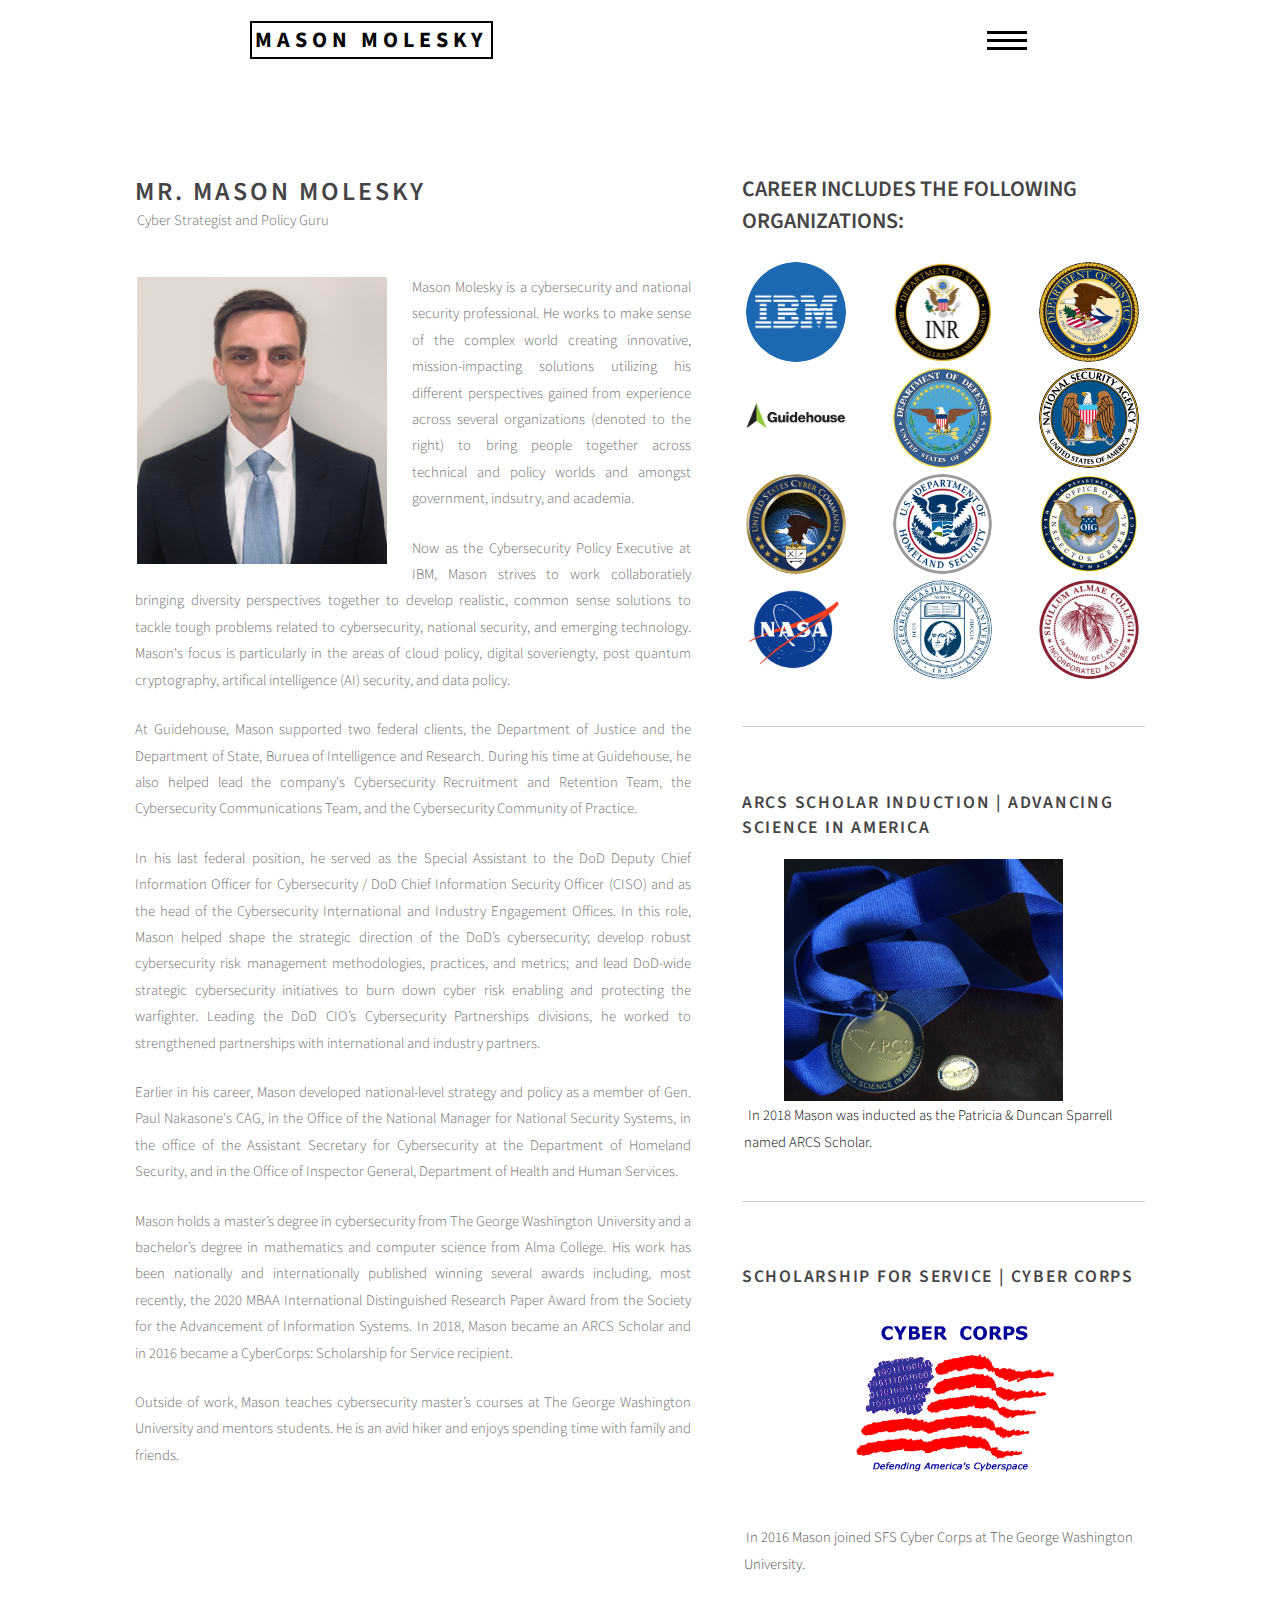
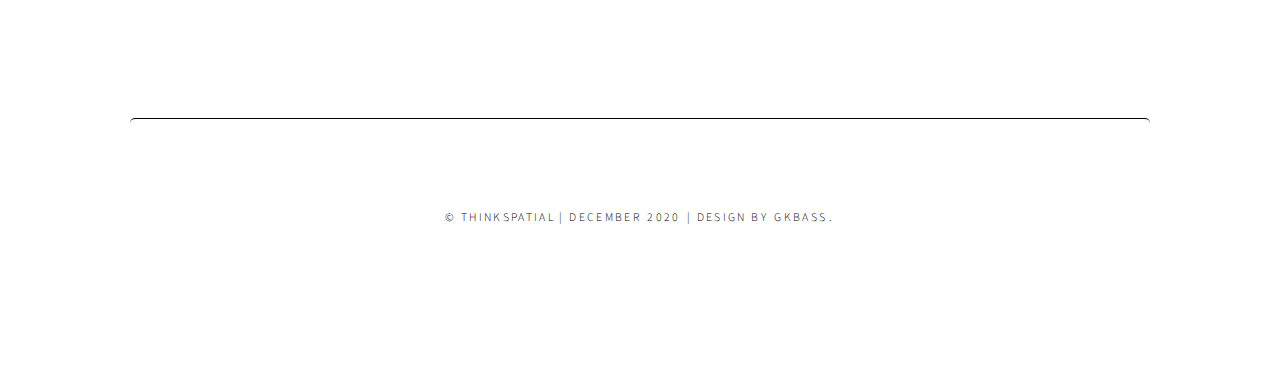
==== index.html @ 640df59f "Browser tab edit" ====
<!DOCTYPE html>
<html>
<head>
    <meta charset="UTF-8">
    <meta name="viewport" content="width=device-width, initial-scale=1.0">
    <meta http-equiv="X-UA-Compatible" content="ie-edge">
    <link rel="stylesheet" href="/style.css"> 
    <link href="https://fonts.googleapis.com/css2?family=Source+Sans+Pro&display=swap" rel="stylesheet"></head>

<title>Mason Molesky - Home</title>
<link rel="icon" type="image/png" href="/photos/Molesky.ico">

<body>
<nav>
    <div class="logo">
        <h4 style="border: 2px; border-style:solid; border-color:black; padding: 1.25px;"><a href="/index.html">Mason Molesky</a></h4>
    </div>

    <ul class="nav-links">
        <li><a href="/index.html">Home</a></li>
        <li><a href="/publications.html">PUBLICATIONS</a></li>
        <li><a href="/music.html">MUSIC</a></li>
        <li><a href="/contact.html">Contact</a></li>
    </ul> 

    <div class="burger"> 
    <div class="line1"></div>
    <div class="line2"></div>
    <div class="line3"></div>
    </div>
    
</nav>

<script src="app.js"></script>

<div id="wrapper">
	<div id="page" class="container">
		<div id="content1">
			<div class="title">
				<h2>MR. MASON MOLESKY</h2>
                <span class="byline">Cyber Strategist and Policy Guru</span> </div>
                
                <p><img src="/photos/headshot2.jpg" alt="" class="profile"/> </p>
                <p style="text-align: justify;">Mason Molesky is a cybersecurity and national security professional. He works to make sense of the complex world creating innovative, mission-impacting solutions utilizing his different perspectives gained from experience across several organizations (denoted to the right) to bring people together across technical and policy worlds and amongst government, indsutry, and academia.</p>
                <br>
                <p style="text-align: justify;">Now as the Cybersecurity Policy Executive at IBM, Mason strives to work collaboratiely bringing diversity perspectives together to develop realistic, common sense solutions to tackle tough problems related to cybersecurity, national security, and emerging technology. Mason's focus is particularly in the areas of cloud policy, digital soveriengty, post quantum cryptography, artifical intelligence (AI) security, and data policy. </p>
                <br>
                <p style="text-align: justify;">At Guidehouse, Mason supported two federal clients, the Department of Justice and the Department of State, Buruea of Intelligence and Research. During his time at Guidehouse, he also helped lead the company's Cybersecurity Recruitment and Retention Team, the Cybersecurity Communications Team, and the Cybersecurity Community of Practice.</p>
                <br>
                <p style="text-align: justify;">In his last federal position, he served as the Special Assistant to the DoD Deputy Chief Information Officer for Cybersecurity / DoD Chief Information Security Officer (CISO) and as the head of the Cybersecurity International and Industry Engagement Offices. In this role, Mason helped shape the strategic direction of the DoD’s cybersecurity; develop robust cybersecurity risk management methodologies, practices, and metrics; and lead DoD-wide strategic cybersecurity initiatives to burn down cyber risk enabling and protecting the warfighter. Leading the DoD CIO’s Cybersecurity Partnerships divisions, he worked to strengthened partnerships with international and industry partners.</p>
                <br>
                <p style="text-align: justify;">Earlier in his career, Mason developed national-level strategy and policy as a member of Gen. Paul Nakasone's CAG, in the Office of the National Manager for National Security Systems, in the office of the Assistant Secretary for Cybersecurity at the Department of Homeland Security, and in the Office of Inspector General, Department of Health and Human Services.</p>
                <br>
                <p style="text-align: justify;">Mason holds a master’s degree in cybersecurity from The George Washington University and a bachelor’s degree in mathematics and computer science from Alma College. His work has been nationally and internationally published winning several awards including, most recently, the 2020 MBAA International Distinguished Research Paper Award from the Society for the Advancement of Information Systems. In 2018, Mason became an ARCS Scholar and in 2016 became a CyberCorps: Scholarship for Service recipient.</p>
                <br>
                <p style="text-align: justify;">Outside of work, Mason teaches cybersecurity master’s courses at The George Washington University and mentors students. He is an avid hiker and enjoys spending time with family and friends.</p>
                <br>
                <br>
                   <!-- <h2>CAREER INCLUDES THE FOLLOWING ORGANIZATIONS:</h2>
                   <br>

                   <div class="logo">
                    <img src="/photos/IBMLogo.png" alt="" class="image-contact1"/>			
                    <img src="/photos/StateINR.png" alt="" class="image-contact1"/>
                    <img src="/photos/index7.png" alt="" class="image-contact1"/>
                    </div>

                    <div class="logo">
                    <img src="/photos/guidehouse.png" alt="" class="image-contact1"/>			
                    <img src="/photos/index6.png" alt="" class="image-contact1"/>
                    <img src="/photos/index5.png" alt="" class="image-contact1"/>
                    </div>

                    <div class="logo">

                    <img src="/photos/index4.png" alt="" class="image-contact1"/>
                    <img src="/photos/index2.png" alt="" class="image-contact1"/>
                    <img src="/photos/index21.jpg" alt="" class="image-contact1"/>
                    </div>

                    <div class="logo">
                    <img src="/photos/index-1.jpg" alt="" class="image-contact1"/>
                    <img src="/photos/index9.png" alt="" class="image-contact1"/> 
                    <img src="/photos/index14-1.jpg" alt="" class="image-contact1"/> 
                    </div> -->

<br>
<br>
                    
		</div>

		<div id="sidebar">
			<ul class="style1">
				<li class="first">
                    <h2>CAREER INCLUDES THE FOLLOWING ORGANIZATIONS:</h2>
                    <br>
 
                    <div class="logo">
                    <img src="/photos/IBMLogo.png" alt="" class="image-contact1"/>			
                    <img src="/photos/StateINR.png" alt="" class="image-contact1"/>
                    <img src="/photos/index7.png" alt="" class="image-contact1"/>
                    </div>
                     
                    <div class="logo">
                    <img src="/photos/guidehouse.png" alt="" class="image-contact1"/>			
                    <img src="/photos/index6.png" alt="" class="image-contact1"/>
                    <img src="/photos/index5.png" alt="" class="image-contact1"/>
                    </div>
    
                    <div class="logo">
                    <img src="/photos/index4.png" alt="" class="image-contact1"/>
                    <img src="/photos/index2.png" alt="" class="image-contact1"/>
                    <img src="/photos/index21.jpg" alt="" class="image-contact1"/>
                    </div>
    
                    <div class="logo">
                    <img src="/photos/index-1.jpg" alt="" class="image-contact1"/>
                    <img src="/photos/index9.png" alt="" class="image-contact1"/> 
                    <img src="/photos/index14-1.jpg" alt="" class="image-contact1"/> 
                    </div>
                </li> 

                <li>
                    <h3>ARCS Scholar Induction | Advancing Science in America</h3>
                    <p><img src="/photos/masonARCS.jpeg" alt="" class="masonPhoto"/> </p>
					<p><a href="#"></a>In 2018 Mason was inducted as the Patricia & Duncan Sparrell named ARCS Scholar.</p>
				</li>
				<li>
                    <h3>Scholarship for Service | Cyber Corps </h3>
                    <p><img src="/photos/index22.jpg" alt="" class="image image-full" /> </p>
					<p><a href="#">In 2016 Mason joined SFS Cyber Corps at The George Washington University. </a></p>
				</li>
			</ul>
		</div>
	</div>
</div>

<div id="copyright" class="container">
	<p>&copy; ThinkSpatial | December <a href="http://fotogrph.com/">2020</a> | Design by <a href="gkbass.github.io" rel="nofollow">GKBASS</a>.</p>
</div>

</body>
</html>
---- style.css ----
*{
box-sizing: border-box;
margin: 2px;
}

/* BACKGROUND IMAGE */
.banner{
    background-size: cover;
    background-attachment: fixed;
    background-repeat: no-repeat;
	background-position: center;
	width:100%;
	height: auto;
} 

.banner1{
    background-size: cover;
    background-repeat: repeat-x;
	background-position: right;
	width:50%;
	height: auto;
}

.headline{
    display: flex;
}


/* IMAGE FORMATTING */ 

.homepage{
    float: left;
    margin-right: 25px;
}

.profile{
    width: 45%;
    height: auto;
    float: left;
    margin-right: 25px;
}

/* NAVIGATION BAR */ 
nav{
    display: flex; 
    justify-content: space-around;
    align-items: center;
    min-height: 8vh;
    font-family: 'Source Sans Pro', sans-serif;
}

.logo{
    text-transform: uppercase;
    letter-spacing: 5px;
    font-size: 22px;
}

.nav-links{
    display: flex;
    justify-content: space-around;
    width: 80%;
}

.nav-links li{
    list-style: none;
}

.nav-links a{
    text-decoration: none;
    text-transform: uppercase;
    letter-spacing: 3px;
    font-weight: bold;
    font-size: 14px;
}

/* .nav-links a:hover{
} */

.burger{
    display: none;
    cursor: pointer; 
}

.burger div{
    width: 40px;
    height: 3px;
    background-color: black;
    margin: 5px;
}

@media screen and (max-width: 1300px){
    body{
        overflow-x: hidden;
    }
    .nav-links{
        position: absolute;
        right: 0px;
        height: 92vh;
        top: 8vh;
        display: flex;
        flex-direction: column;
        align-items: center;         
        line-height: 3px;
        width: 100%;
        transform: translateX(100%);
        transition: transform 0.5s ease-in;
        background-color: white;
    }
    .nav-links li{
        opacity: 1;
    }
    .burger{
        display: block;
    }
}

.nav-active{
    transform: translateX(0%);
}

@keyframes navLinkFade{
    from{
        opacity: 0;
        transform: translateX(50px);
    }
    to{
        opacity: 1;
        transform: translateX(0px);
    }
}
.toggle .line1{
    transform: rotate(-45deg) translate(-5px, 6px);
}
.toggle .line2{
    opacity: 0;
}
.toggle .line3{
    transform: rotate(45deg) translate(-5px, -6px);
}

/* SECONDARY NAVIGATION BAR */
.nav-links1{
	display: flex;
    justify-content: space-around;
    width: 80%; 
    text-align: center;
    list-style-type: none;
    font-weight: bold;
    font-size: 14px;
    letter-spacing: 2px;
    
	opacity: 0.80;    
}

.container1{
	display: flex;
	justify-content: center;
	background-color: #EAE7DC;
	padding: .2%;
}


/*UNVISITED LINK */
a:link{
    color: black;
    background-color: transparent;
    text-decoration: none;    
}

a:visited{
    color: black;
    background-color: transparent;
    text-decoration: none;
}

/* CONTACT FORM */

.contact-form{
	font-family: 'Source Sans Pro', sans-serif;
    letter-spacing: 2px;  
    text-align: left;    
    margin: 0 auto; 
    display: flex;
    justify-content: center;
    background-color: transparent;

}

/* Style inputs */
input[type=text], select, textarea {
  width: 100%;
  padding: 12px;
  border: 1px solid #ddd;
  border-radius: 8px;
  margin-top: 12px;
  margin-bottom: 20px;
  resize: vertical;
}

input[type=submit] {
  background-color: powderblue;
  color: black;
  padding: 12px 20px;
  border: none;
  cursor: pointer;
  border-radius: 8px;
  width: 40%; 
}

input[type=submit]:hover {
  background-color:gainsboro;
}

/* Style the container/contact section */
.container {
  border-radius: 5px;
  /* background-color: #ddd; */
  padding: 10px;
}

/* Create two columns that float next to eachother */
.column {
  float: left;
  width: 50%;
  margin-top: 6px;
  padding: 20px;
}

/* Clear floats after the columns */
.row:after {
  content: "";
  display: table;
  clear: both;
}

/* Responsive layout - when the screen is less than 600px wide, 
make the two columns stack on top of each other instead of next to each other */
@media screen and (max-width: 600px) {
  .column, input[type=submit] {
    width: 100%;
    margin-top: 0;
  }
}

/* HOME PAGE */

body
{
	margin: 0px;
	padding: 0px;
	background:white;
	font-family: 'Source Sans Pro', sans-serif;
	font-size: 11pt;
	font-weight: 300;
	color: #6c6c6c
}

h1, h2, h3
{
	margin: 0;
	padding: 0;
	font-weight: 600;
    color: #454445;
    font-family: 'Source Sans Pro', sans-serif;

}

p, ol, ul
{
	margin-top: 0;
}

ol, ul
{
	padding: 0;
	list-style: none;
}

p
{
	line-height: 180%;
}

a
{
	color: #2C383B;
}

a:hover
{
	text-decoration: none;
}

.container
{
	margin: 5px auto;
	width: 80%;
}

/* IMAGE STYLE */ 

.image-full
{
	display: block;
	width: 100%;
	margin: 0 0 2em 0;
}

.image-center {
    display: block;
    text-align: center;
  }


/* LIST STYLE */                                                              

ul.style1
{
	margin: 0;
	padding: 0em 0em 0em 0em;
	overflow: hidden;
	list-style: none;
	color: black;
}

ul.style2
{
	margin: 0;
	padding: 0em 0em 0em 0em;
	overflow: hidden;
	list-style: none;
	color: black;
}

ul.style1 li
{
	overflow: hidden;
	display: block;
	padding: 2.80em 0em;
	border-top: 1px solid #D1CFCE;
}

ul.style1 li:first-child
{
	padding-top: 0;
	border-top: none;
}

ul.style3 li:first-child
{
	padding-top: 0;
	border-top: none;
}

ul.style1 .image-left
{
	margin-bottom: 0;
}

ul.style1 h3
{
	padding: 1.2em 0em 1em 0em;
	letter-spacing: 0.10em;
	text-transform: uppercase;
	font-size: 1.2em;
	font-weight: 600;
	color: #454445;
}

ul.style1 a
{
	text-decoration: none;
	color: #525252;
}

ul.style1 a:hover
{
	text-decoration: underline;
	color: #525252;
}

ul.style2
{
	margin: 0;
	padding-top: 1em;
	list-style: none;
}

ul.style2 li
{
	border-top: solid 1px #E5E5E5;
	padding: 0.80em 0 0.80em 0;
    font-family: 'Source Sans Pro', sans-serif;
}

ul.style2 li:before
{
	display: inline-block;
	padding: 4px;
	background: #DB3256;
}

ul.style2 a
{
	display: inline-block;
	margin-left: 1em;
}

ul.style2 li:first-child
{
	border-top: 0;
	padding-top: 0;
}

ul.style2 .icon
{
	color: #FFF;
}

/* TITLE */ 

.title
{
	margin-bottom: 3em;
}

.title h2
{
    letter-spacing: 3px;
    font-size: 26px;
    font-family: 'Source Sans Pro', sans-serif;

}

/* PAGE */ 
#wrapper
{
	background: #FFF;
}

#page
{
	overflow: hidden;
	padding: 6em 0em 6em 0em;
	background: #FFF;
}

/* CONTENT */ 

#content1 /* move content left and right */
    {
		float: left;
		width: 55%;
	}

/* SIDEBAR */

	#sidebar
	{
		float: right;
		width: 40%;
    }

	#stwo-col
	{
		margin-top: 2em;
	}

	#stwo-col h2
	{
		display: block;
		padding-bottom: 1.5em;
		letter-spacing: 0.10em;
		text-transform: uppercase;
		font-size: 1.2em;
		font-weight: 600;
		color: #454445;
	}

	#stwo-col .sbox1
	{
		float: left;
        width: 100%;
        padding-bottom: 30px;
	}

	#stwo-col .sbox2
	{
		float: right;
		width: 100%;
	}

/* COPYWRITE */

#copyright
{
	overflow: hidden;
	padding: 6em 0em 10em 0em;
	border-top: 1px solid black;
}

#copyright p
{
	letter-spacing: 0.20em;
	text-align: center;
	text-transform: uppercase;
	font-size: 0.80em;
	color: black;
}

#copyright a
{
	text-decoration: none;
	color: black;
}

/* CONTACT - PROFILES */ 

.team1{
    display: flex;
    text-align: left;
    width: auto; 
}

.team1 .team_member1{
    margin: 15px;
    margin-bottom: 10px;
}

.team2{
    display: flex;
    text-align: left;
    width: auto; 
}

.team2 .team_member2{
    margin: 15px;
    margin-bottom: 10px;
}

.image-contact{
    max-width:30%;
    max-height:30%;
    border-radius: 50%;
    float: left;
    margin-right: 10px;
}

/* Photo Edits */ 

.image-contact1{
    max-width:25%;
    max-height:25%;
    border-radius: 50%;
    float: left;
    margin-right: 45px;
    display: flex;
}

.image-contact2{
    max-width:25%;
    max-height:25%;
    border-radius:0;
    float: left;
    margin-right: 45px;
    display: flex;
}

.logo{
    display: flex;
}

.image-contact3{
    max-width:40%;
    max-height:40%;
    border-radius:0;
    float: left;
    margin-right: 25px;
    display: flex;
}

.masonPhoto{
    max-width: 70%;
    max-height: 70%;
    display: flex;
    align-items: center;
    margin-left: 10%;
}
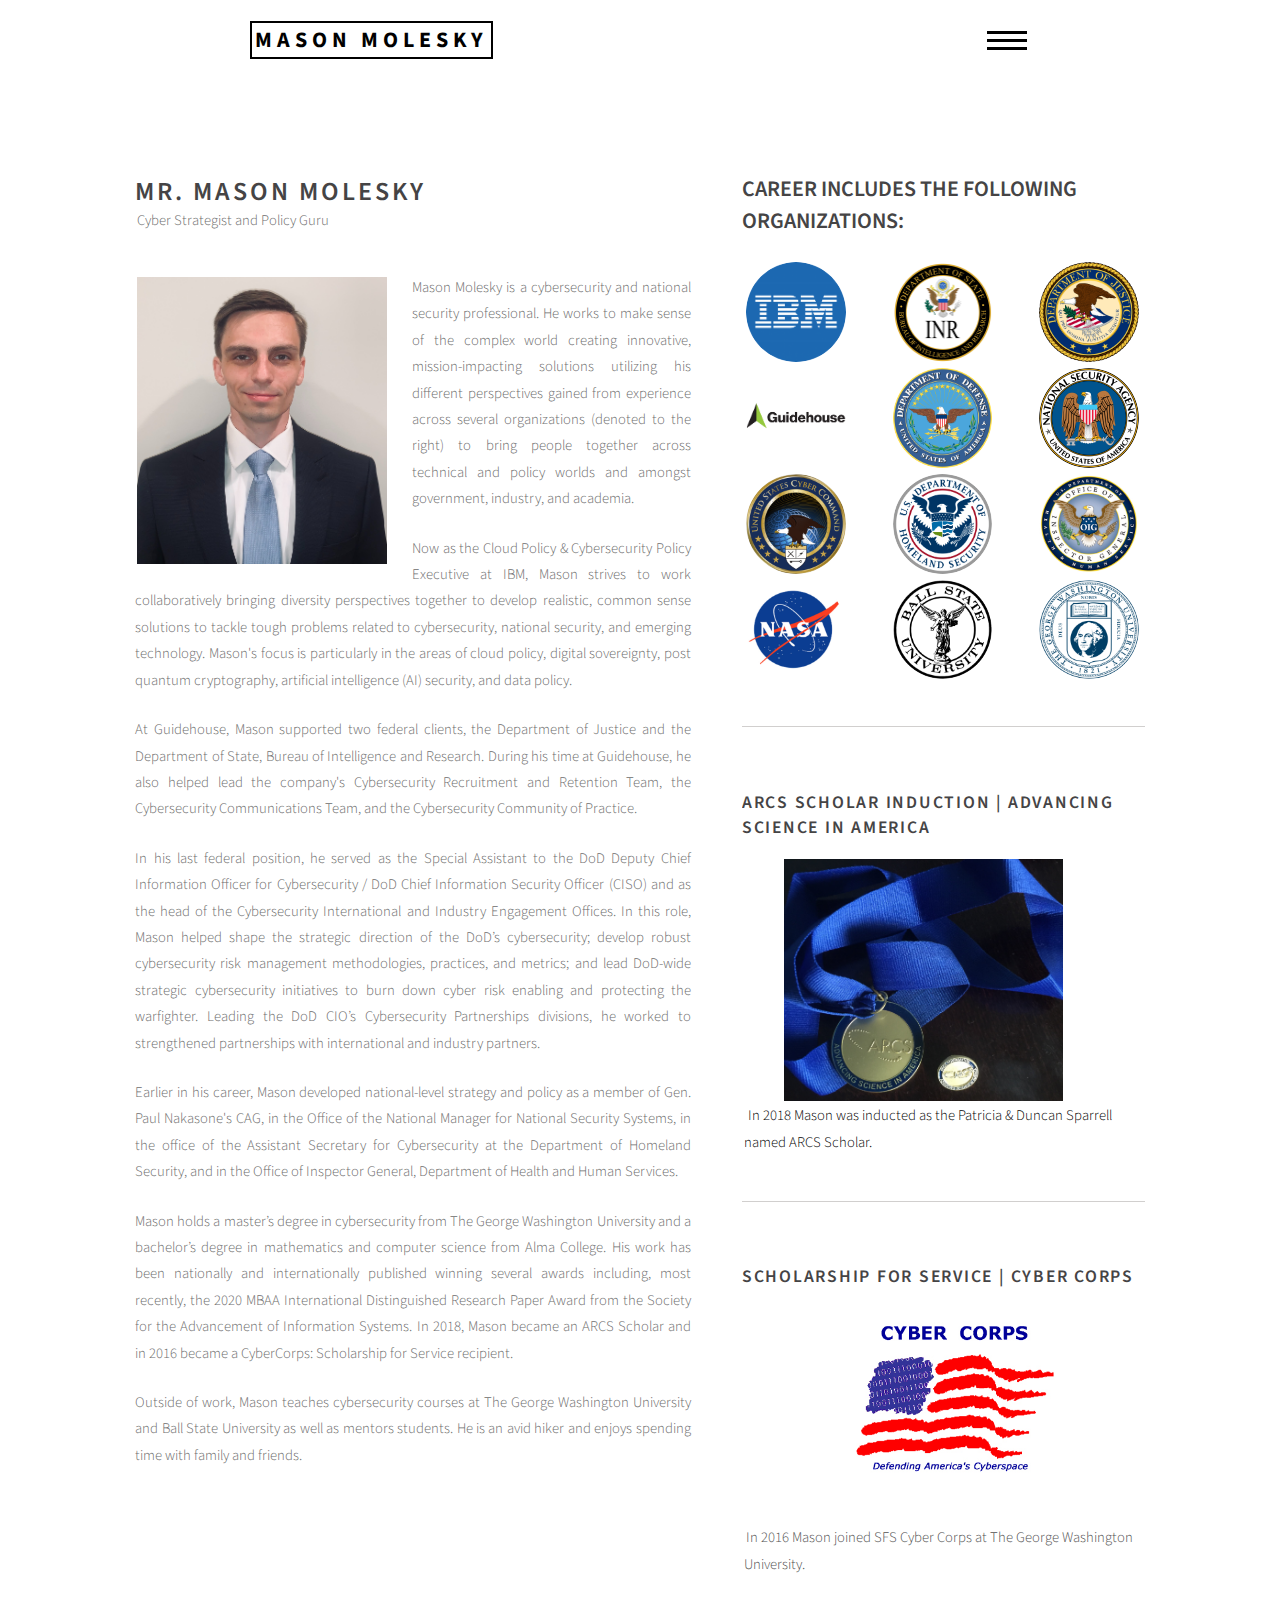
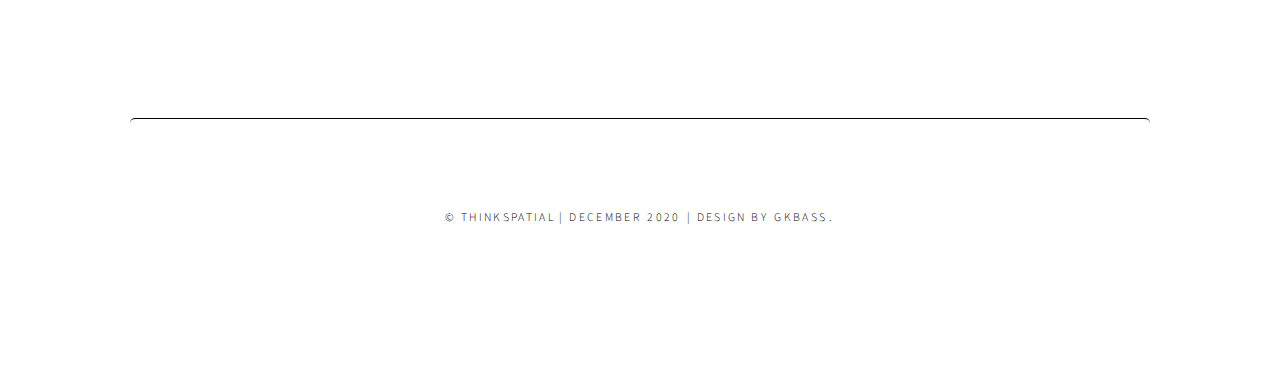
==== commit 77dc2e6b: "Music and index pages updates" ====
--- a/index.html
+++ b/index.html
@@ -41,11 +41,11 @@
                 <span class="byline">Cyber Strategist and Policy Guru</span> </div>
                 
                 <p><img src="/photos/headshot2.jpg" alt="" class="profile"/> </p>
-                <p style="text-align: justify;">Mason Molesky is a cybersecurity and national security professional. He works to make sense of the complex world creating innovative, mission-impacting solutions utilizing his different perspectives gained from experience across several organizations (denoted to the right) to bring people together across technical and policy worlds and amongst government, indsutry, and academia.</p>
+                <p style="text-align: justify;">Mason Molesky is a cybersecurity and national security professional. He works to make sense of the complex world creating innovative, mission-impacting solutions utilizing his different perspectives gained from experience across several organizations (denoted to the right) to bring people together across technical and policy worlds and amongst government, industry, and academia.</p>
                 <br>
-                <p style="text-align: justify;">Now as the Cybersecurity Policy Executive at IBM, Mason strives to work collaboratiely bringing diversity perspectives together to develop realistic, common sense solutions to tackle tough problems related to cybersecurity, national security, and emerging technology. Mason's focus is particularly in the areas of cloud policy, digital soveriengty, post quantum cryptography, artifical intelligence (AI) security, and data policy. </p>
+                <p style="text-align: justify;">Now as the Cloud Policy & Cybersecurity Policy Executive at IBM, Mason strives to work collaboratively bringing diversity perspectives together to develop realistic, common sense solutions to tackle tough problems related to cybersecurity, national security, and emerging technology. Mason's focus is particularly in the areas of cloud policy, digital sovereignty, post quantum cryptography, artificial intelligence (AI) security, and data policy. </p>
                 <br>
-                <p style="text-align: justify;">At Guidehouse, Mason supported two federal clients, the Department of Justice and the Department of State, Buruea of Intelligence and Research. During his time at Guidehouse, he also helped lead the company's Cybersecurity Recruitment and Retention Team, the Cybersecurity Communications Team, and the Cybersecurity Community of Practice.</p>
+                <p style="text-align: justify;">At Guidehouse, Mason supported two federal clients, the Department of Justice and the Department of State, Bureau of Intelligence and Research. During his time at Guidehouse, he also helped lead the company's Cybersecurity Recruitment and Retention Team, the Cybersecurity Communications Team, and the Cybersecurity Community of Practice.</p>
                 <br>
                 <p style="text-align: justify;">In his last federal position, he served as the Special Assistant to the DoD Deputy Chief Information Officer for Cybersecurity / DoD Chief Information Security Officer (CISO) and as the head of the Cybersecurity International and Industry Engagement Offices. In this role, Mason helped shape the strategic direction of the DoD’s cybersecurity; develop robust cybersecurity risk management methodologies, practices, and metrics; and lead DoD-wide strategic cybersecurity initiatives to burn down cyber risk enabling and protecting the warfighter. Leading the DoD CIO’s Cybersecurity Partnerships divisions, he worked to strengthened partnerships with international and industry partners.</p>
                 <br>
@@ -53,7 +53,7 @@
                 <br>
                 <p style="text-align: justify;">Mason holds a master’s degree in cybersecurity from The George Washington University and a bachelor’s degree in mathematics and computer science from Alma College. His work has been nationally and internationally published winning several awards including, most recently, the 2020 MBAA International Distinguished Research Paper Award from the Society for the Advancement of Information Systems. In 2018, Mason became an ARCS Scholar and in 2016 became a CyberCorps: Scholarship for Service recipient.</p>
                 <br>
-                <p style="text-align: justify;">Outside of work, Mason teaches cybersecurity master’s courses at The George Washington University and mentors students. He is an avid hiker and enjoys spending time with family and friends.</p>
+                <p style="text-align: justify;">Outside of work, Mason teaches cybersecurity courses at The George Washington University and Ball State University as well as mentors students. He is an avid hiker and enjoys spending time with family and friends.</p>
                 <br>
                 <br>
                    <!-- <h2>CAREER INCLUDES THE FOLLOWING ORGANIZATIONS:</h2>
@@ -115,8 +115,8 @@
     
                     <div class="logo">
                     <img src="/photos/index-1.jpg" alt="" class="image-contact1"/>
+                    <img src="/photos/Ball_State_University_seal.png" alt="" class="image-contact1"/> 
                     <img src="/photos/index9.png" alt="" class="image-contact1"/> 
-                    <img src="/photos/index14-1.jpg" alt="" class="image-contact1"/> 
                     </div>
                 </li> 
 
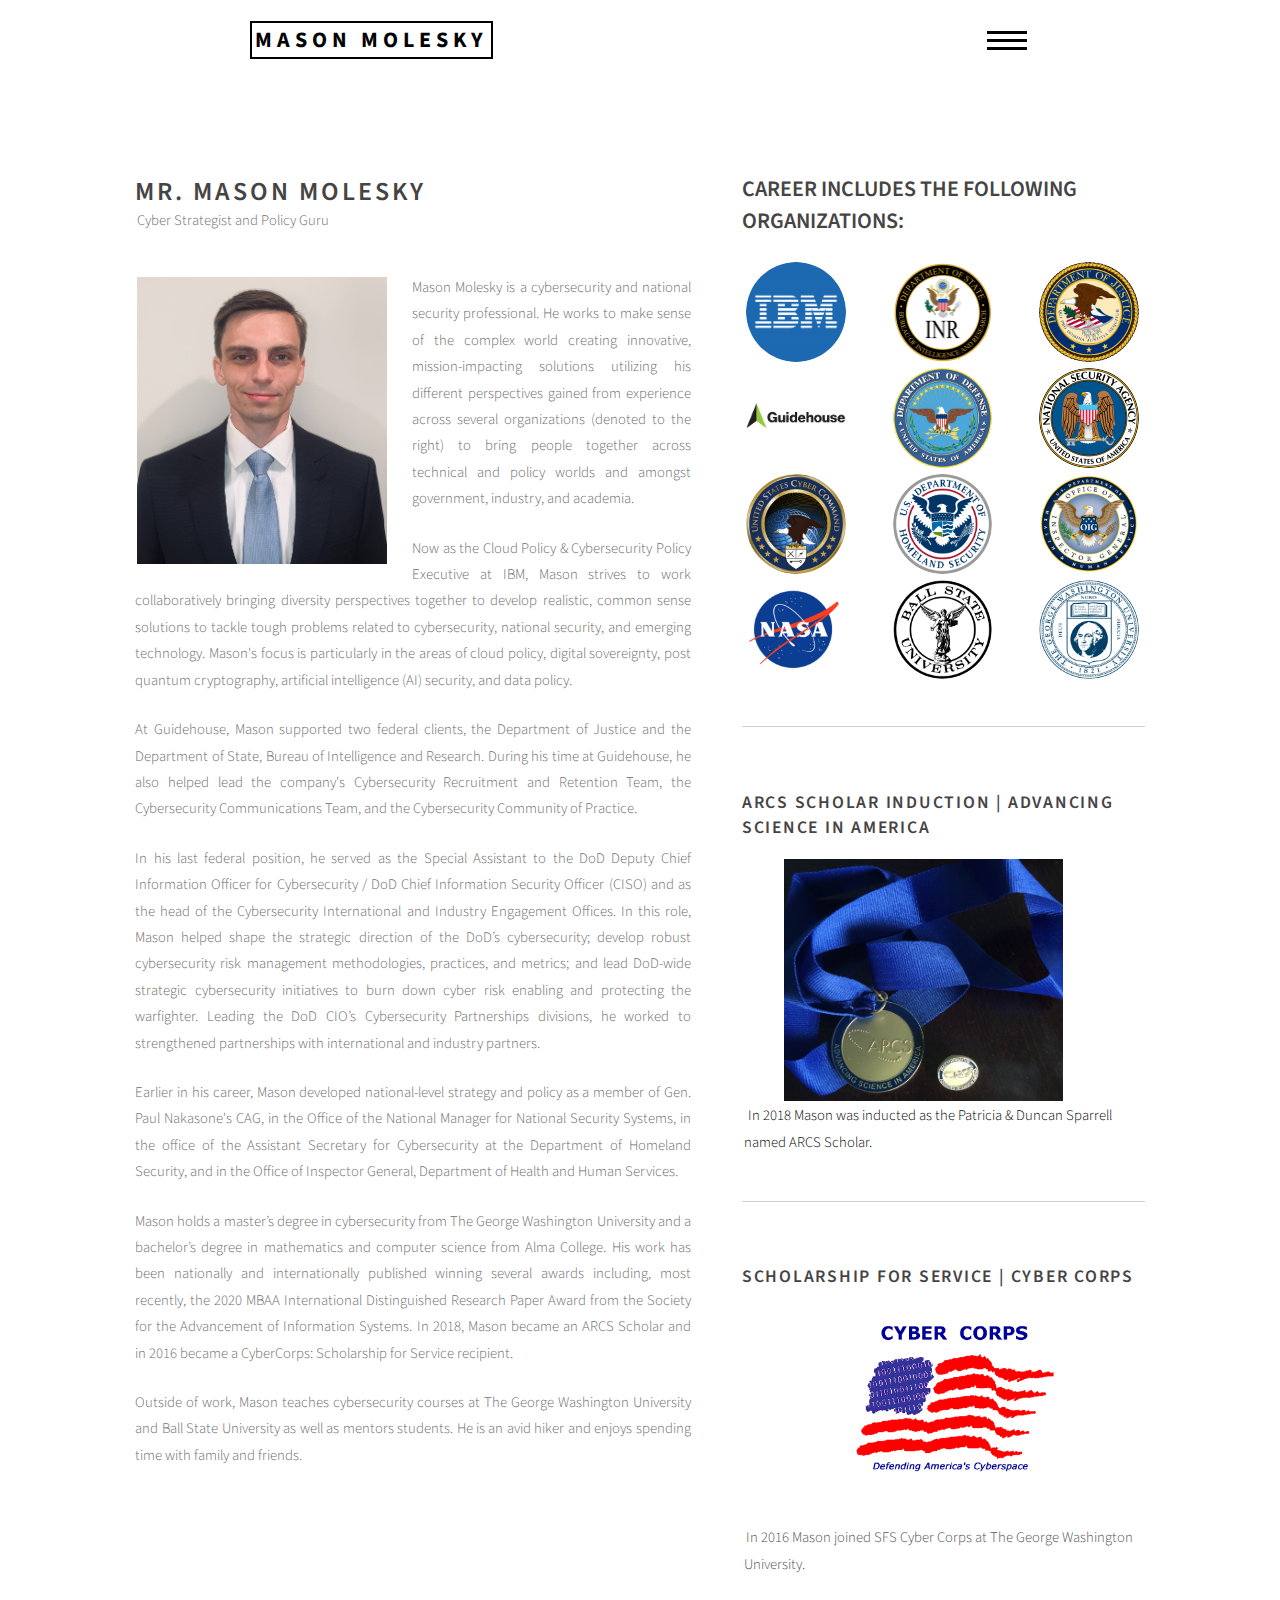
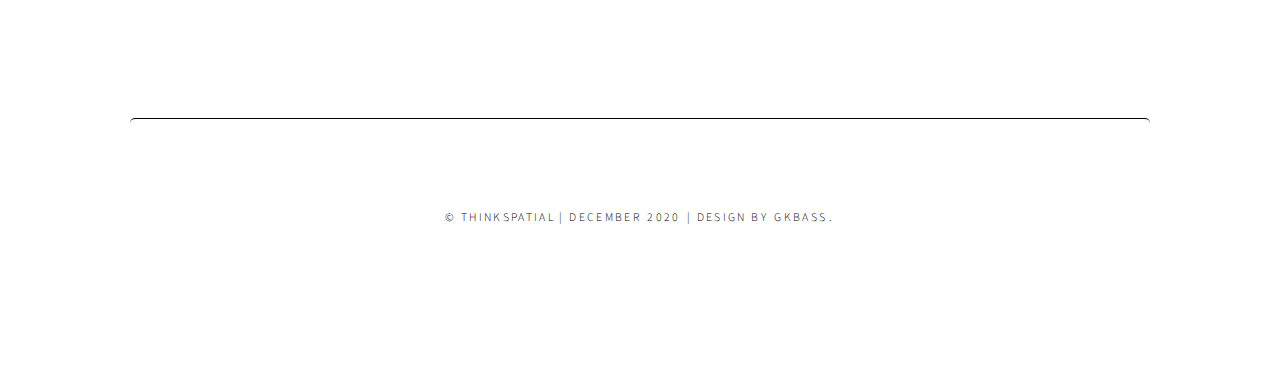
==== commit a2cb7ff6: "burger updates home page" ====
--- a/index.html
+++ b/index.html
@@ -5,7 +5,10 @@
     <meta name="viewport" content="width=device-width, initial-scale=1.0">
     <meta http-equiv="X-UA-Compatible" content="ie-edge">
     <link rel="stylesheet" href="/style.css"> 
-    <link href="https://fonts.googleapis.com/css2?family=Source+Sans+Pro&display=swap" rel="stylesheet"></head>
+    <link href="https://fonts.googleapis.com/css2?family=Source+Sans+Pro&display=swap" rel="stylesheet">
+    <meta name="viewport" content="width=device-width, initial-scale=1.0">
+
+</head>
 
 <title>Mason Molesky - Home</title>
 <link rel="icon" type="image/png" href="/photos/Molesky.ico">
@@ -41,6 +44,12 @@
                 <span class="byline">Cyber Strategist and Policy Guru</span> </div>
                 
                 <p><img src="/photos/headshot2.jpg" alt="" class="profile"/> </p>
+                <!-- <p><amp-img alt="headshot"
+                    src="/photos/headshot2.jpg"
+                    width="529"
+                    height="607.5"
+                    layout="responsive">
+                </amp-img></p> -->
                 <p style="text-align: justify;">Mason Molesky is a cybersecurity and national security professional. He works to make sense of the complex world creating innovative, mission-impacting solutions utilizing his different perspectives gained from experience across several organizations (denoted to the right) to bring people together across technical and policy worlds and amongst government, industry, and academia.</p>
                 <br>
                 <p style="text-align: justify;">Now as the Cloud Policy & Cybersecurity Policy Executive at IBM, Mason strives to work collaboratively bringing diversity perspectives together to develop realistic, common sense solutions to tackle tough problems related to cybersecurity, national security, and emerging technology. Mason's focus is particularly in the areas of cloud policy, digital sovereignty, post quantum cryptography, artificial intelligence (AI) security, and data policy. </p>
--- a/style.css
+++ b/style.css
@@ -34,7 +34,8 @@
 }
 
 .profile{
-    width: 45%;
+    max-width: 45%;
+    width: auto;
     height: auto;
     float: left;
     margin-right: 25px;
@@ -233,14 +234,7 @@
   clear: both;
 }
 
-/* Responsive layout - when the screen is less than 600px wide, 
-make the two columns stack on top of each other instead of next to each other */
-@media screen and (max-width: 600px) {
-  .column, input[type=submit] {
-    width: 100%;
-    margin-top: 0;
-  }
-}
+
 
 /* HOME PAGE */
 
@@ -588,4 +582,25 @@
 }
 
 
+/* Responsive layout - when the screen is less than 600px wide, 
+make the two columns stack on top of each other instead of next to each other */
+@media screen and (max-width: 1000px) {
+    .column, input[type=submit] {
+      width: 100%;
+      margin-top: 0;
+    }
+  
+    /* Additional styles for the sidebar stacking */
+    #content1 {
+      width: 100%;
+      float: none;
+    }
+  
+    #sidebar {
+      width: 100%;
+      float: none;
+      margin-top: 5px; /* Adjust the margin as needed */
+    }
+  }
+
     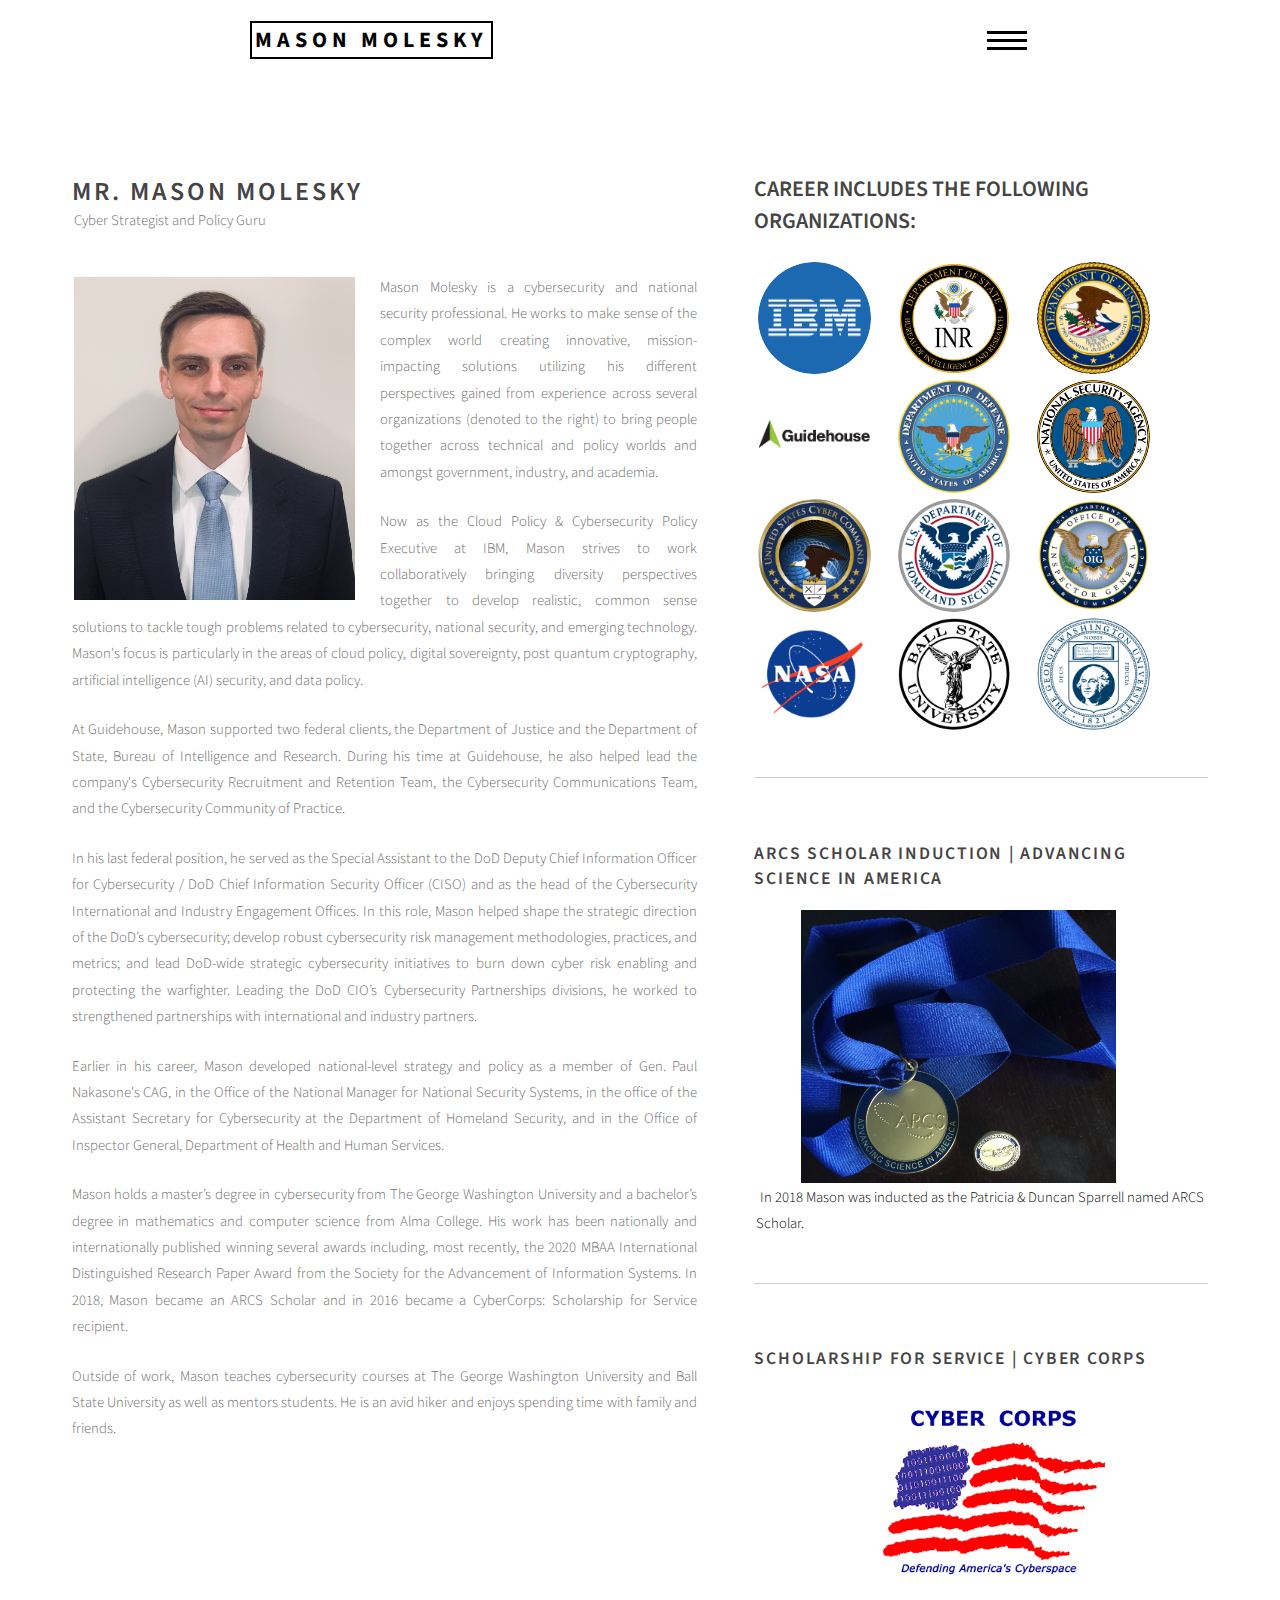
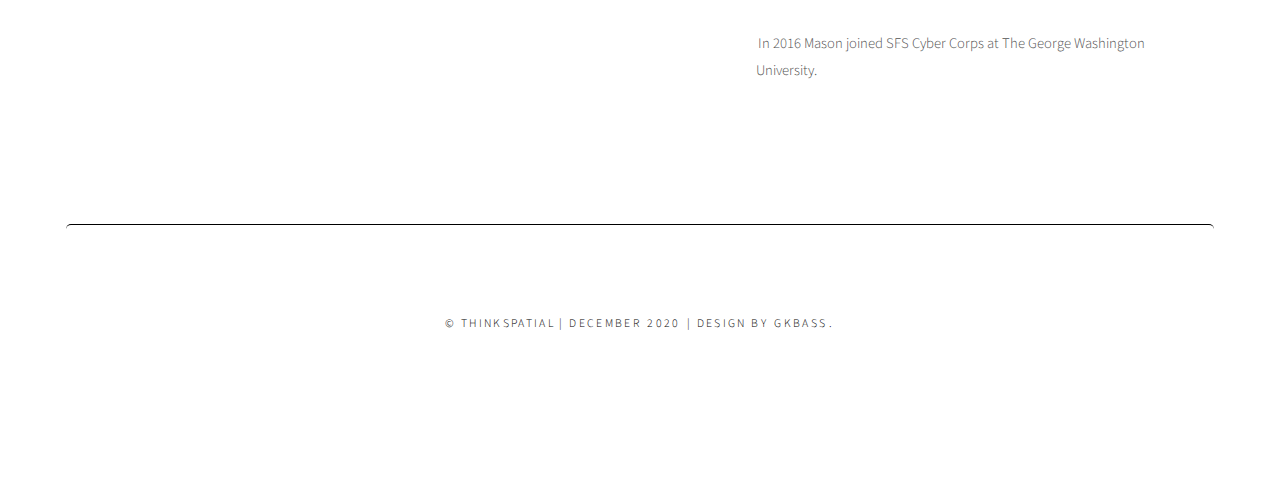
==== commit d3a631e3: "margin adjustments" ====
--- a/index.html
+++ b/index.html
@@ -44,12 +44,7 @@
                 <span class="byline">Cyber Strategist and Policy Guru</span> </div>
                 
                 <p><img src="/photos/headshot2.jpg" alt="" class="profile"/> </p>
-                <!-- <p><amp-img alt="headshot"
-                    src="/photos/headshot2.jpg"
-                    width="529"
-                    height="607.5"
-                    layout="responsive">
-                </amp-img></p> -->
+                
                 <p style="text-align: justify;">Mason Molesky is a cybersecurity and national security professional. He works to make sense of the complex world creating innovative, mission-impacting solutions utilizing his different perspectives gained from experience across several organizations (denoted to the right) to bring people together across technical and policy worlds and amongst government, industry, and academia.</p>
                 <br>
                 <p style="text-align: justify;">Now as the Cloud Policy & Cybersecurity Policy Executive at IBM, Mason strives to work collaboratively bringing diversity perspectives together to develop realistic, common sense solutions to tackle tough problems related to cybersecurity, national security, and emerging technology. Mason's focus is particularly in the areas of cloud policy, digital sovereignty, post quantum cryptography, artificial intelligence (AI) security, and data policy. </p>
@@ -65,36 +60,8 @@
                 <p style="text-align: justify;">Outside of work, Mason teaches cybersecurity courses at The George Washington University and Ball State University as well as mentors students. He is an avid hiker and enjoys spending time with family and friends.</p>
                 <br>
                 <br>
-                   <!-- <h2>CAREER INCLUDES THE FOLLOWING ORGANIZATIONS:</h2>
-                   <br>
-
-                   <div class="logo">
-                    <img src="/photos/IBMLogo.png" alt="" class="image-contact1"/>			
-                    <img src="/photos/StateINR.png" alt="" class="image-contact1"/>
-                    <img src="/photos/index7.png" alt="" class="image-contact1"/>
-                    </div>
-
-                    <div class="logo">
-                    <img src="/photos/guidehouse.png" alt="" class="image-contact1"/>			
-                    <img src="/photos/index6.png" alt="" class="image-contact1"/>
-                    <img src="/photos/index5.png" alt="" class="image-contact1"/>
-                    </div>
-
-                    <div class="logo">
-
-                    <img src="/photos/index4.png" alt="" class="image-contact1"/>
-                    <img src="/photos/index2.png" alt="" class="image-contact1"/>
-                    <img src="/photos/index21.jpg" alt="" class="image-contact1"/>
-                    </div>
-
-                    <div class="logo">
-                    <img src="/photos/index-1.jpg" alt="" class="image-contact1"/>
-                    <img src="/photos/index9.png" alt="" class="image-contact1"/> 
-                    <img src="/photos/index14-1.jpg" alt="" class="image-contact1"/> 
-                    </div> -->
-
-<br>
-<br>
+                <br>
+                <br>
                     
 		</div>
 
--- a/style.css
+++ b/style.css
@@ -288,7 +288,7 @@
 .container
 {
 	margin: 5px auto;
-	width: 80%;
+	width: 90%;
 }
 
 /* IMAGE STYLE */ 
@@ -547,7 +547,7 @@
     max-height:25%;
     border-radius: 50%;
     float: left;
-    margin-right: 45px;
+    margin-right: 25px;
     display: flex;
 }
 
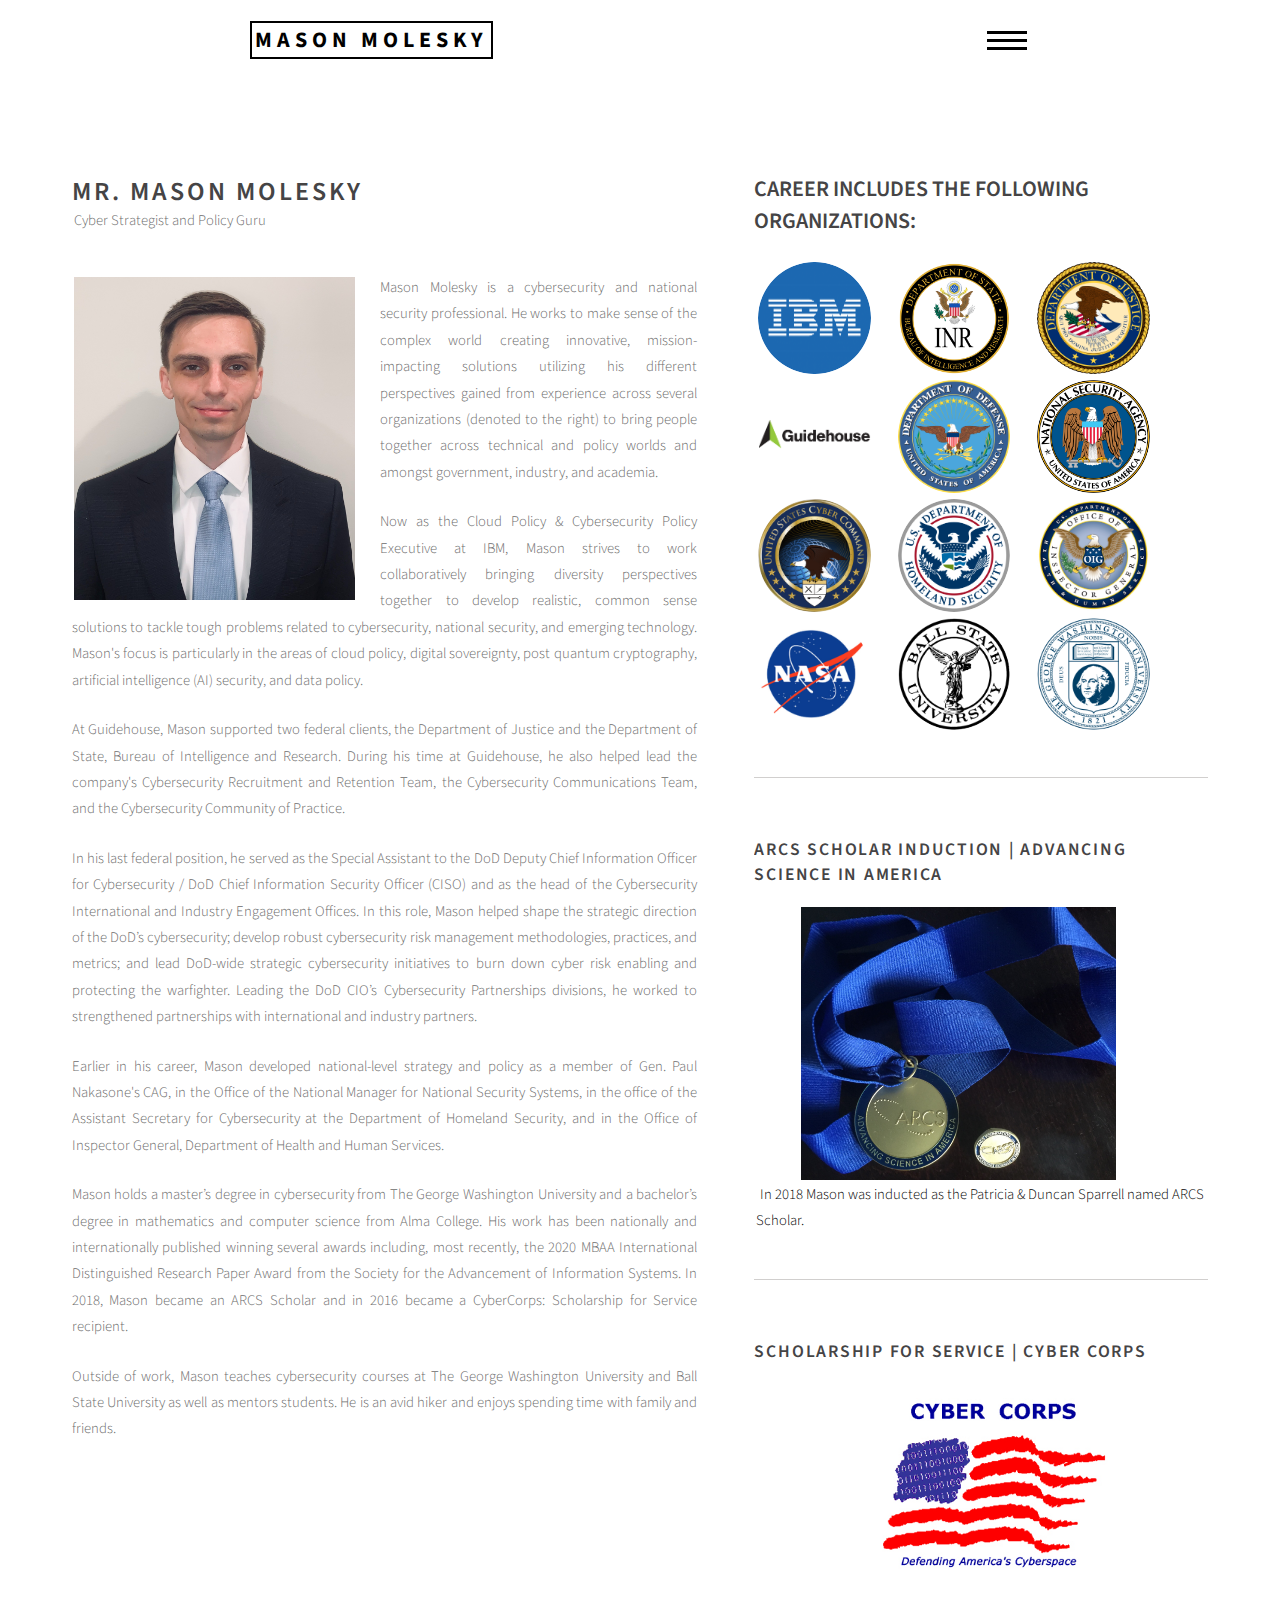
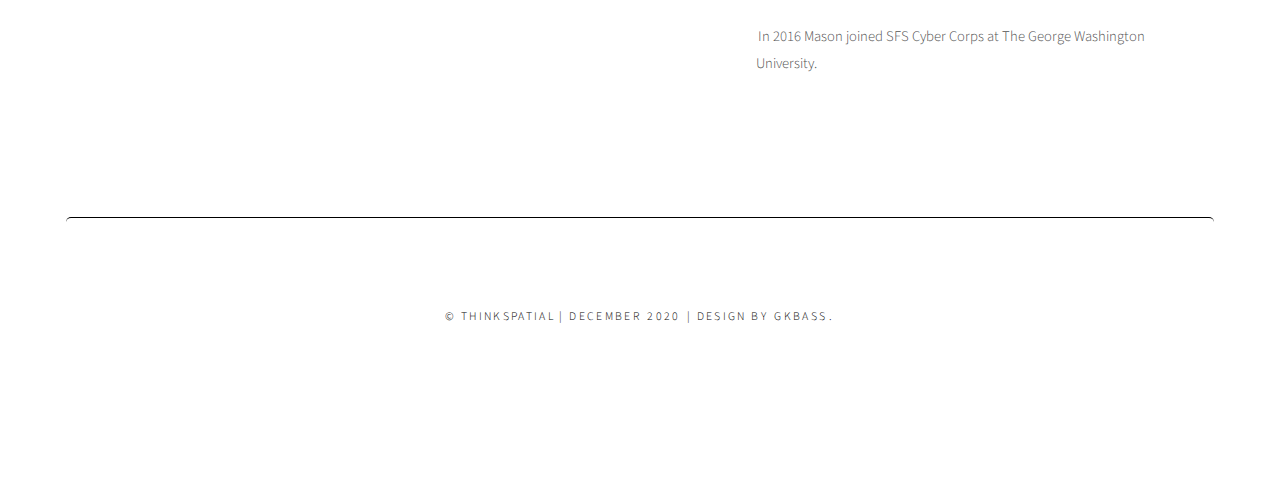
==== commit 1b5f740a: "contact form link update" ====
--- a/index.html
+++ b/index.html
@@ -63,7 +63,7 @@
                 <br>
                 <br>
                     
-		</div>
+		    </div>
 
 		<div id="sidebar">
 			<ul class="style1">
--- a/style.css
+++ b/style.css
@@ -39,6 +39,15 @@
     height: auto;
     float: left;
     margin-right: 25px;
+}
+
+.teaPics{
+    max-width: 5%;
+    width: auto;
+    height: auto;
+    float: left;
+    margin-right: 5px;
+    margin-top: 7px;
 }
 
 /* NAVIGATION BAR */ 
@@ -353,7 +362,7 @@
 
 ul.style1 h3
 {
-	padding: 1.2em 0em 1em 0em;
+	padding: 1em 0em 1em 0em;
 	letter-spacing: 0.10em;
 	text-transform: uppercase;
 	font-size: 1.2em;
@@ -573,6 +582,15 @@
     display: flex;
 }
 
+.image-contact4{
+    max-width:15%;
+    max-height:15%;
+    border-radius: 50%;
+    float: left;
+    margin-right: 20px;
+    display: flex;
+}
+
 .masonPhoto{
     max-width: 70%;
     max-height: 70%;
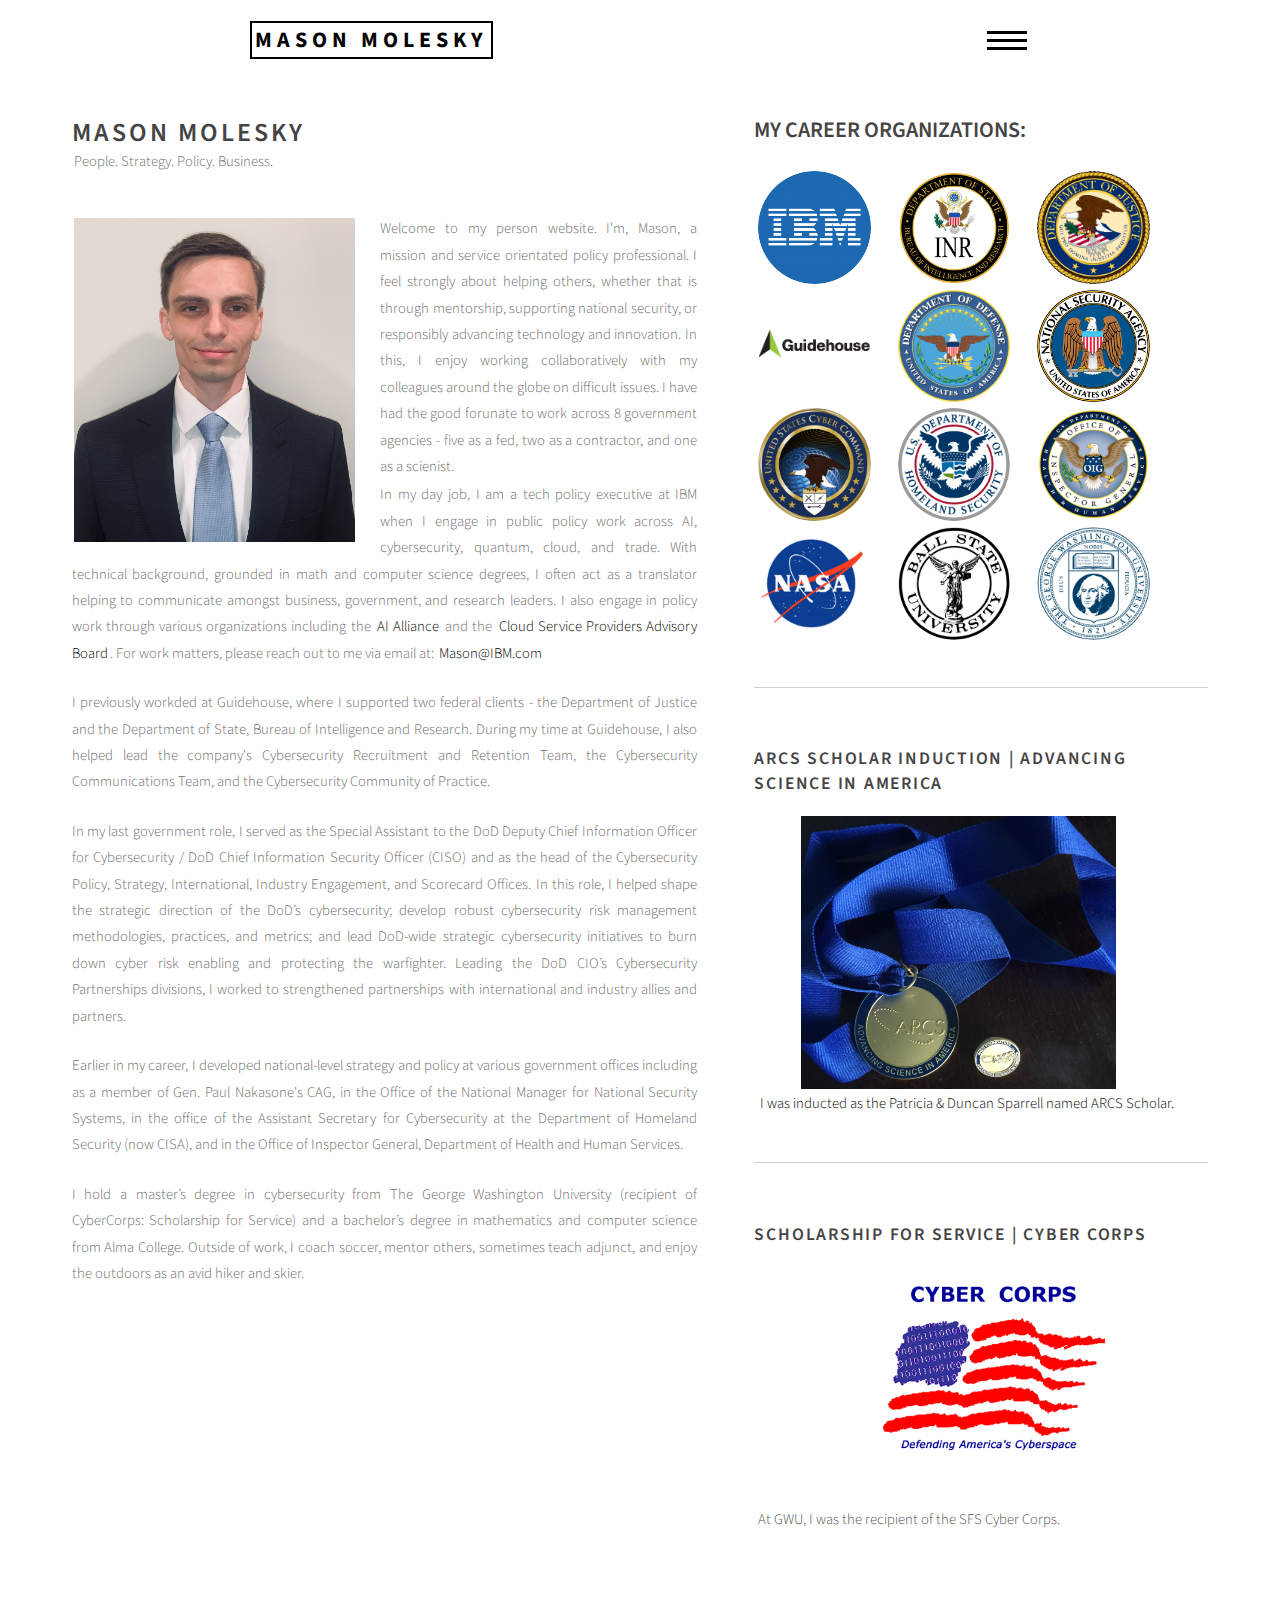
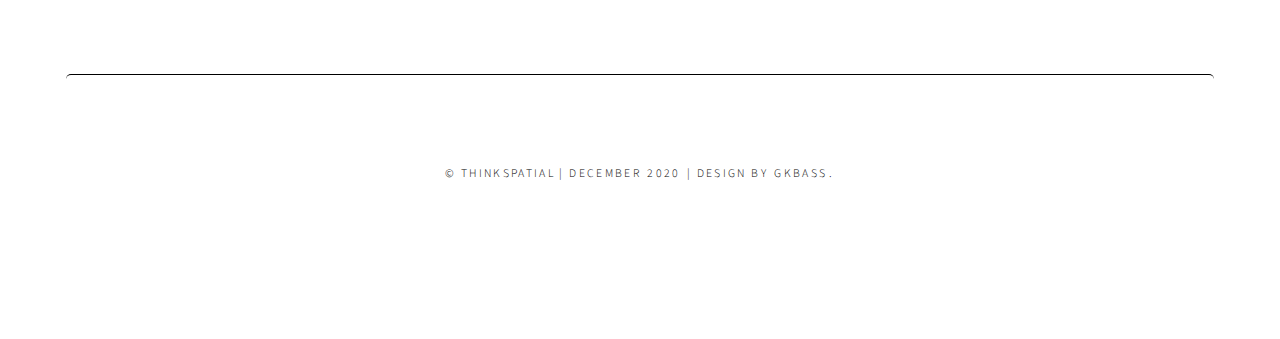
==== commit 1aedb53d: "major updates" ====
--- a/index.html
+++ b/index.html
@@ -21,10 +21,10 @@
 
     <ul class="nav-links">
         <li><a href="/index.html">Home</a></li>
-        <li><a href="/publications.html">PUBLICATIONS</a></li>
-        <li><a href="/music.html">MUSIC</a></li>
+        <li><a href="/publications.html">Publications</a></li>
+        <li><a href="/Non-work.html">Non-Work</a></li>
         <li><a href="/contact.html">Contact</a></li>
-    </ul> 
+    </ul>
 
     <div class="burger"> 
     <div class="line1"></div>
@@ -40,24 +40,40 @@
 	<div id="page" class="container">
 		<div id="content1">
 			<div class="title">
-				<h2>MR. MASON MOLESKY</h2>
-                <span class="byline">Cyber Strategist and Policy Guru</span> </div>
+				<h2>MASON MOLESKY</h2>
+                <span class="byline">People. Strategy. Policy. Business.</span> </div>
                 
                 <p><img src="/photos/headshot2.jpg" alt="" class="profile"/> </p>
                 
-                <p style="text-align: justify;">Mason Molesky is a cybersecurity and national security professional. He works to make sense of the complex world creating innovative, mission-impacting solutions utilizing his different perspectives gained from experience across several organizations (denoted to the right) to bring people together across technical and policy worlds and amongst government, industry, and academia.</p>
+                <p style="text-align: justify;">Welcome to my person website. I'm, Mason, a mission and service orientated policy professional. I feel strongly about helping others, 
+                    whether that is through mentorship, supporting national security, or responsibly advancing technology and innovation. In this, I enjoy working collaboratively 
+                    with my colleagues around the globe on difficult issues. I have had the good forunate to work across 8 government agencies - five as a fed, two as a contractor, and 
+                    one as a scienist.                     
                 <br>
-                <p style="text-align: justify;">Now as the Cloud Policy & Cybersecurity Policy Executive at IBM, Mason strives to work collaboratively bringing diversity perspectives together to develop realistic, common sense solutions to tackle tough problems related to cybersecurity, national security, and emerging technology. Mason's focus is particularly in the areas of cloud policy, digital sovereignty, post quantum cryptography, artificial intelligence (AI) security, and data policy. </p>
+                <p style="text-align: justify;">In my day job, I am a tech policy executive at IBM when I engage in public policy work across AI, cybersecurity, quantum, cloud, 
+                    and trade. With technical background, grounded in math and computer science degrees, I often act as a translator helping to communicate amongst business,
+                    government, and research leaders. I also engage in policy work through various organizations including the <a href="https://thealliance.ai">AI Alliance</a>
+                    and the <a href="https://www.csp-ab.com/">Cloud Service Providers Advisory Board</a>. For work matters, please reach out to me via email at: 
+                    <a href="mailto:Mason@IBM.com">Mason@IBM.com</a></p>
                 <br>
-                <p style="text-align: justify;">At Guidehouse, Mason supported two federal clients, the Department of Justice and the Department of State, Bureau of Intelligence and Research. During his time at Guidehouse, he also helped lead the company's Cybersecurity Recruitment and Retention Team, the Cybersecurity Communications Team, and the Cybersecurity Community of Practice.</p>
+                <p style="text-align: justify;">I previously workded at Guidehouse, where I supported two federal clients - the Department of Justice and the Department of State, 
+                    Bureau of Intelligence and Research. During my time at Guidehouse, I also helped lead the company's Cybersecurity Recruitment and Retention Team, the 
+                    Cybersecurity Communications Team, and the Cybersecurity Community of Practice.</p>
                 <br>
-                <p style="text-align: justify;">In his last federal position, he served as the Special Assistant to the DoD Deputy Chief Information Officer for Cybersecurity / DoD Chief Information Security Officer (CISO) and as the head of the Cybersecurity International and Industry Engagement Offices. In this role, Mason helped shape the strategic direction of the DoD’s cybersecurity; develop robust cybersecurity risk management methodologies, practices, and metrics; and lead DoD-wide strategic cybersecurity initiatives to burn down cyber risk enabling and protecting the warfighter. Leading the DoD CIO’s Cybersecurity Partnerships divisions, he worked to strengthened partnerships with international and industry partners.</p>
+                <p style="text-align: justify;">In my last government role, I served as the Special Assistant to the DoD Deputy Chief Information Officer for Cybersecurity / 
+                    DoD Chief Information Security Officer (CISO) and as the head of the Cybersecurity Policy, Strategy, International, Industry Engagement, and Scorecard Offices. 
+                    In this role, I helped shape the strategic direction of the DoD’s cybersecurity; develop robust cybersecurity risk management methodologies, practices, and 
+                    metrics; and lead DoD-wide strategic cybersecurity initiatives to burn down cyber risk enabling and protecting the warfighter. Leading the DoD CIO’s 
+                    Cybersecurity Partnerships divisions, I worked to strengthened partnerships with international and industry allies and partners.</p>
                 <br>
-                <p style="text-align: justify;">Earlier in his career, Mason developed national-level strategy and policy as a member of Gen. Paul Nakasone's CAG, in the Office of the National Manager for National Security Systems, in the office of the Assistant Secretary for Cybersecurity at the Department of Homeland Security, and in the Office of Inspector General, Department of Health and Human Services.</p>
+                <p style="text-align: justify;">Earlier in my career, I developed national-level strategy and policy at various government offices including as a member of 
+                    Gen. Paul Nakasone's CAG, in the Office of the National Manager for National Security Systems, in the office of the Assistant Secretary for Cybersecurity 
+                    at the Department of Homeland Security (now CISA), and in the Office of Inspector General, Department of Health and Human Services.</p>
                 <br>
-                <p style="text-align: justify;">Mason holds a master’s degree in cybersecurity from The George Washington University and a bachelor’s degree in mathematics and computer science from Alma College. His work has been nationally and internationally published winning several awards including, most recently, the 2020 MBAA International Distinguished Research Paper Award from the Society for the Advancement of Information Systems. In 2018, Mason became an ARCS Scholar and in 2016 became a CyberCorps: Scholarship for Service recipient.</p>
+                <p style="text-align: justify;">I hold a master’s degree in cybersecurity from The George Washington University (recipient of CyberCorps: Scholarship for Service) 
+                    and a bachelor’s degree in mathematics and computer science from Alma College. Outside of work, I coach soccer, mentor others, sometimes teach adjunct, and
+                    enjoy the outdoors as an avid hiker and skier.</p>
                 <br>
-                <p style="text-align: justify;">Outside of work, Mason teaches cybersecurity courses at The George Washington University and Ball State University as well as mentors students. He is an avid hiker and enjoys spending time with family and friends.</p>
                 <br>
                 <br>
                 <br>
@@ -68,7 +84,7 @@
 		<div id="sidebar">
 			<ul class="style1">
 				<li class="first">
-                    <h2>CAREER INCLUDES THE FOLLOWING ORGANIZATIONS:</h2>
+                    <h2>MY CAREER ORGANIZATIONS:</h2>
                     <br>
  
                     <div class="logo">
@@ -99,12 +115,12 @@
                 <li>
                     <h3>ARCS Scholar Induction | Advancing Science in America</h3>
                     <p><img src="/photos/masonARCS.jpeg" alt="" class="masonPhoto"/> </p>
-					<p><a href="#"></a>In 2018 Mason was inducted as the Patricia & Duncan Sparrell named ARCS Scholar.</p>
+					<p><a href="#"></a>I was inducted as the Patricia & Duncan Sparrell named ARCS Scholar.</p>
 				</li>
 				<li>
                     <h3>Scholarship for Service | Cyber Corps </h3>
                     <p><img src="/photos/index22.jpg" alt="" class="image image-full" /> </p>
-					<p><a href="#">In 2016 Mason joined SFS Cyber Corps at The George Washington University. </a></p>
+					<p><a href="#">At GWU, I was the recipient of the SFS Cyber Corps. </a></p>
 				</li>
 			</ul>
 		</div>
--- a/style.css
+++ b/style.css
@@ -444,7 +444,7 @@
 #page
 {
 	overflow: hidden;
-	padding: 6em 0em 6em 0em;
+	padding: 2em 0em 6em 0em;
 	background: #FFF;
 }
 
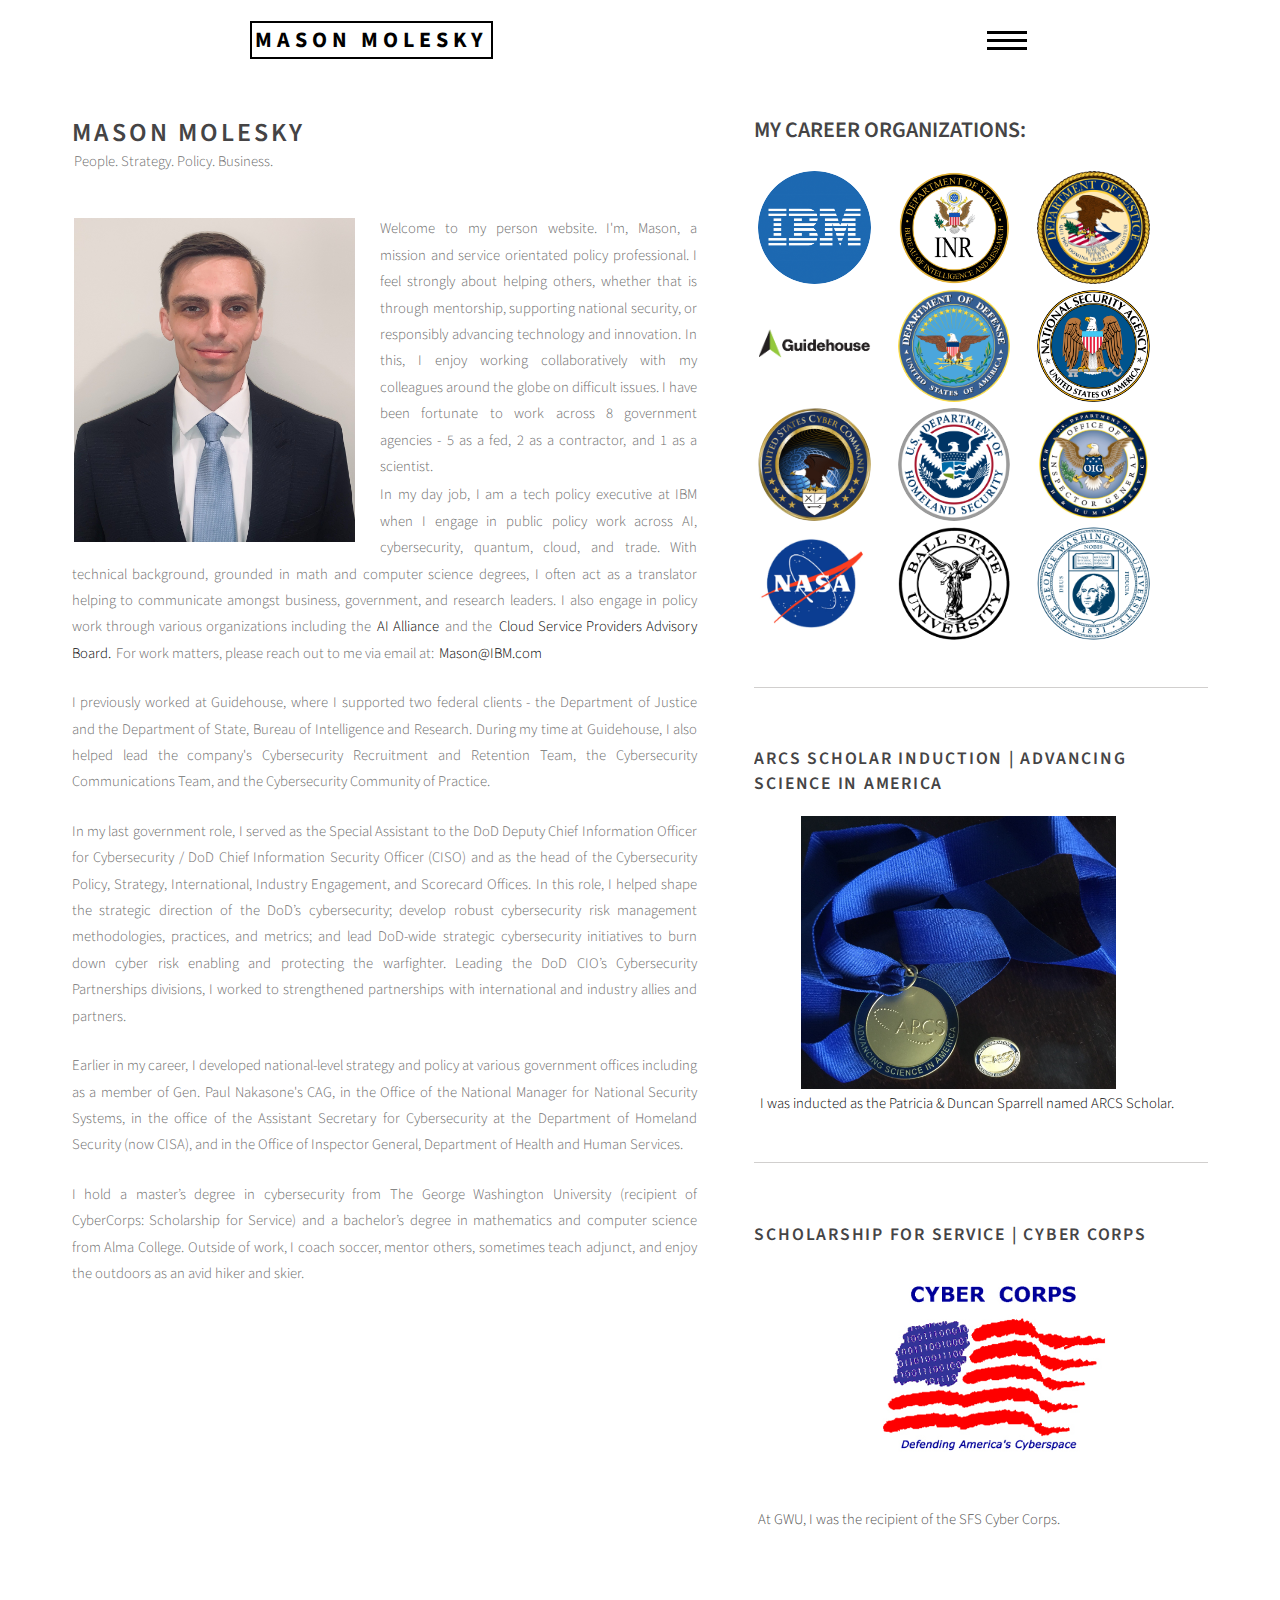
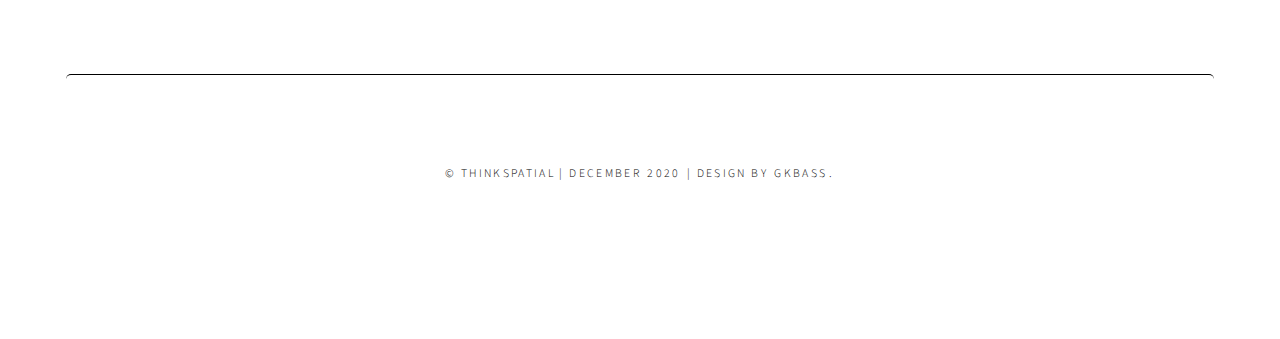
==== commit a248fb46: "spelling corrections" ====
--- a/index.html
+++ b/index.html
@@ -47,16 +47,16 @@
                 
                 <p style="text-align: justify;">Welcome to my person website. I'm, Mason, a mission and service orientated policy professional. I feel strongly about helping others, 
                     whether that is through mentorship, supporting national security, or responsibly advancing technology and innovation. In this, I enjoy working collaboratively 
-                    with my colleagues around the globe on difficult issues. I have had the good forunate to work across 8 government agencies - five as a fed, two as a contractor, and 
-                    one as a scienist.                     
+                    with my colleagues around the globe on difficult issues. I have been fortunate to work across 8 government agencies - 5 as a fed, 2 as a contractor, and 
+                    1 as a scientist.                     
                 <br>
                 <p style="text-align: justify;">In my day job, I am a tech policy executive at IBM when I engage in public policy work across AI, cybersecurity, quantum, cloud, 
                     and trade. With technical background, grounded in math and computer science degrees, I often act as a translator helping to communicate amongst business,
                     government, and research leaders. I also engage in policy work through various organizations including the <a href="https://thealliance.ai">AI Alliance</a>
-                    and the <a href="https://www.csp-ab.com/">Cloud Service Providers Advisory Board</a>. For work matters, please reach out to me via email at: 
+                    and the <a href="https://www.csp-ab.com/">Cloud Service Providers Advisory Board.</a> For work matters, please reach out to me via email at: 
                     <a href="mailto:Mason@IBM.com">Mason@IBM.com</a></p>
                 <br>
-                <p style="text-align: justify;">I previously workded at Guidehouse, where I supported two federal clients - the Department of Justice and the Department of State, 
+                <p style="text-align: justify;">I previously worked at Guidehouse, where I supported two federal clients - the Department of Justice and the Department of State, 
                     Bureau of Intelligence and Research. During my time at Guidehouse, I also helped lead the company's Cybersecurity Recruitment and Retention Team, the 
                     Cybersecurity Communications Team, and the Cybersecurity Community of Practice.</p>
                 <br>
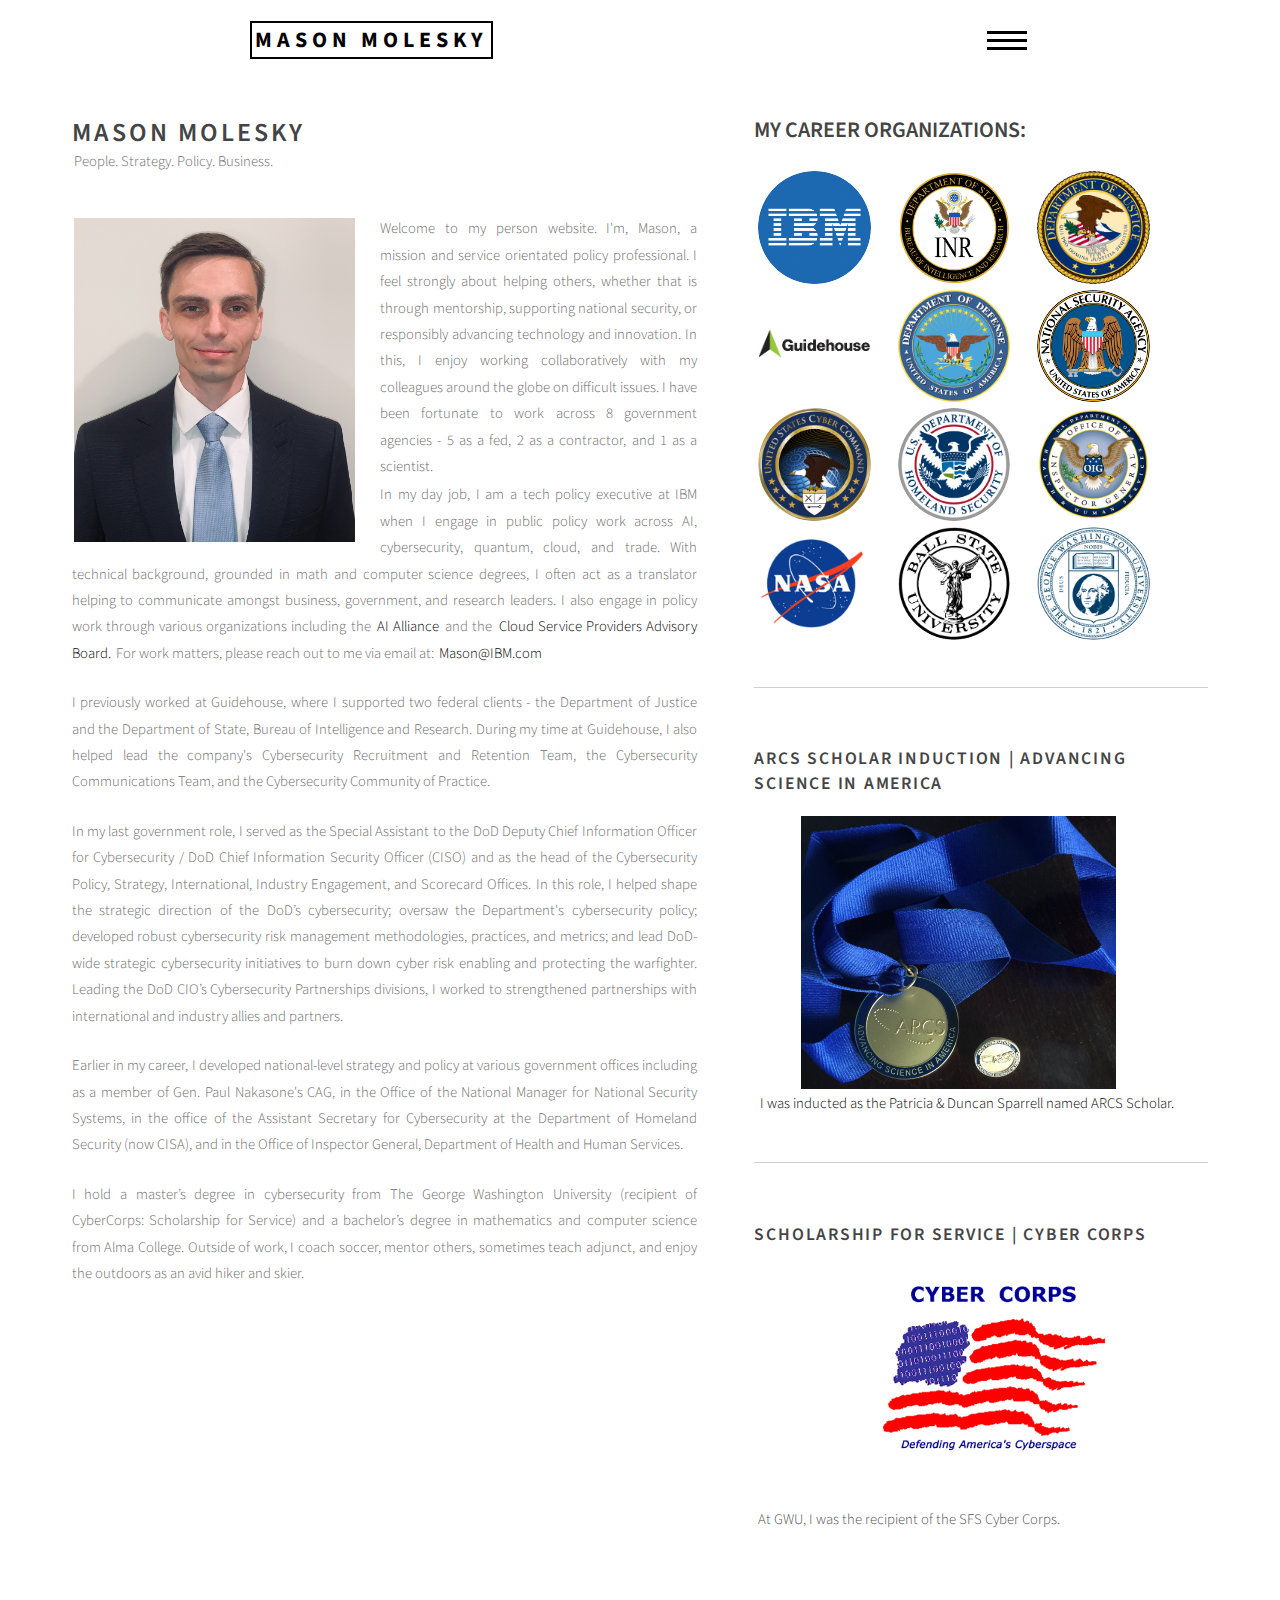
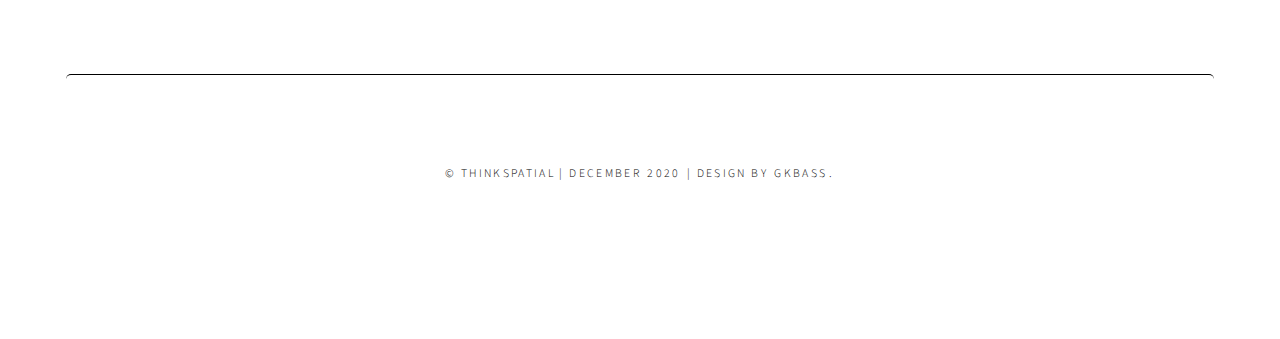
==== commit b0be6afd: "minor language updates" ====
--- a/index.html
+++ b/index.html
@@ -62,9 +62,9 @@
                 <br>
                 <p style="text-align: justify;">In my last government role, I served as the Special Assistant to the DoD Deputy Chief Information Officer for Cybersecurity / 
                     DoD Chief Information Security Officer (CISO) and as the head of the Cybersecurity Policy, Strategy, International, Industry Engagement, and Scorecard Offices. 
-                    In this role, I helped shape the strategic direction of the DoD’s cybersecurity; develop robust cybersecurity risk management methodologies, practices, and 
-                    metrics; and lead DoD-wide strategic cybersecurity initiatives to burn down cyber risk enabling and protecting the warfighter. Leading the DoD CIO’s 
-                    Cybersecurity Partnerships divisions, I worked to strengthened partnerships with international and industry allies and partners.</p>
+                    In this role, I helped shape the strategic direction of the DoD’s cybersecurity; oversaw the Department's cybersecurity policy; developed robust cybersecurity 
+                    risk management methodologies, practices, and metrics; and lead DoD-wide strategic cybersecurity initiatives to burn down cyber risk enabling and protecting 
+                    the warfighter. Leading the DoD CIO’s Cybersecurity Partnerships divisions, I worked to strengthened partnerships with international and industry allies and partners.</p>
                 <br>
                 <p style="text-align: justify;">Earlier in my career, I developed national-level strategy and policy at various government offices including as a member of 
                     Gen. Paul Nakasone's CAG, in the Office of the National Manager for National Security Systems, in the office of the Assistant Secretary for Cybersecurity 
